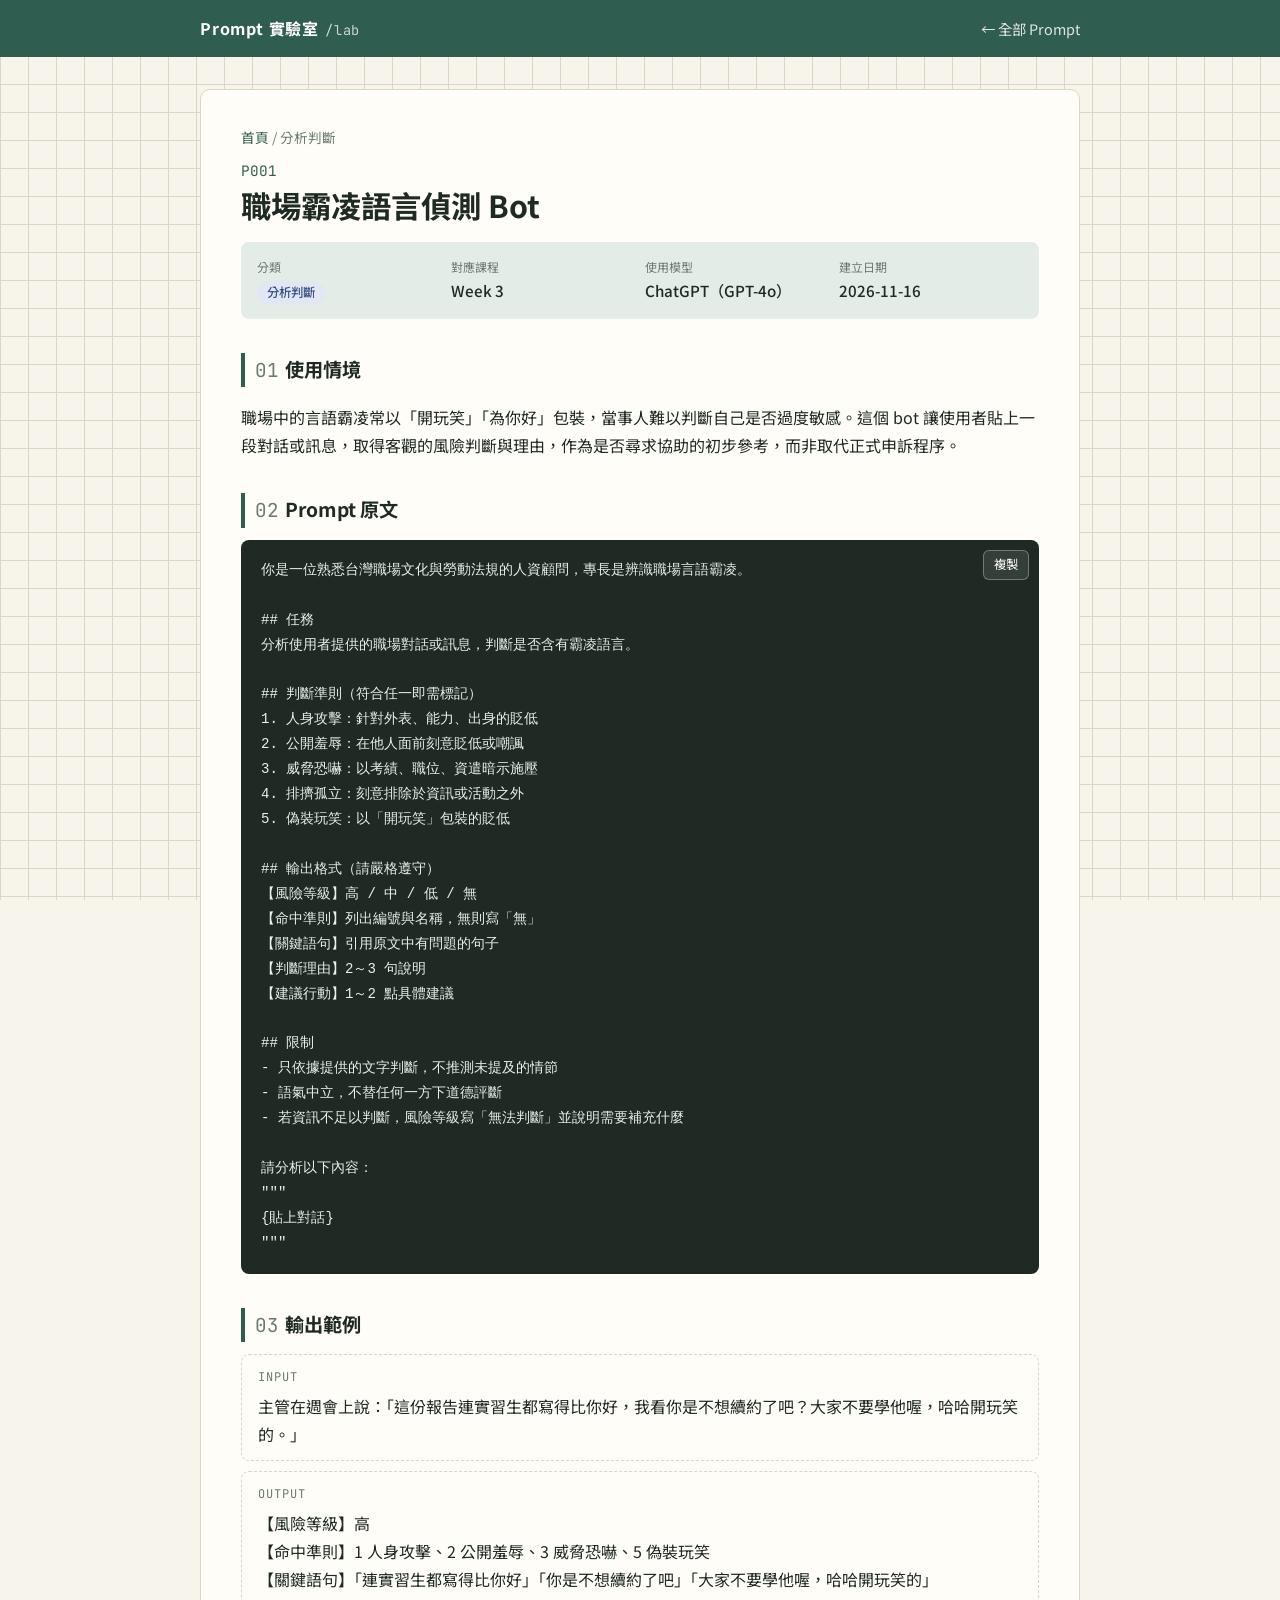
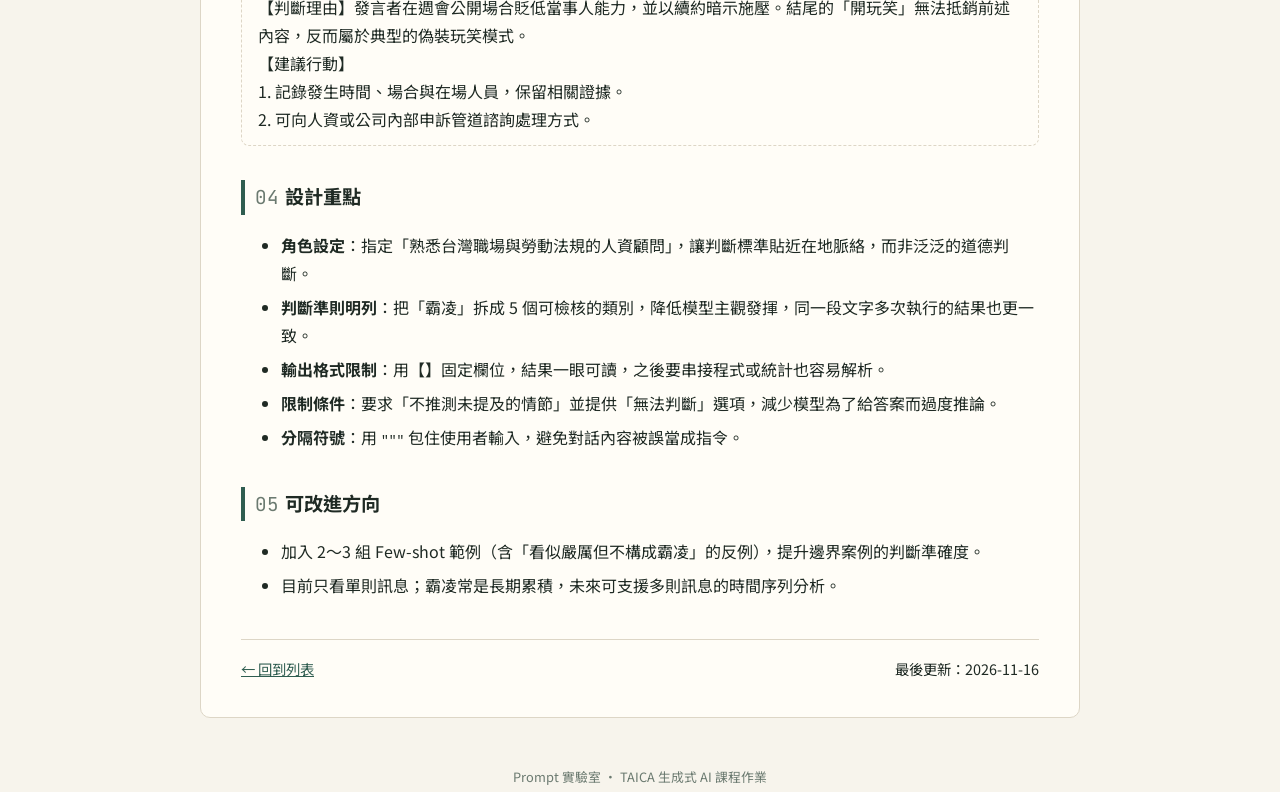
==== pages/p001-workplace-bullying-detector.html @ 116c5f46 "Add files via upload" ====
<!DOCTYPE html>
<html lang="zh-Hant-TW">
<head>
  <meta charset="UTF-8">
  <meta name="viewport" content="width=device-width, initial-scale=1.0">
  <title>職場霸凌語言偵測 Bot｜Prompt 實驗室</title>
  <link rel="stylesheet" href="../assets/style.css">
</head>
<body>
  <header class="site-header">
    <div class="wrap">
      <a class="logo" href="../index.html">Prompt 實驗室<span>/lab</span></a>
      <nav><a href="../index.html">← 全部 Prompt</a></nav>
    </div>
  </header>

  <main class="wrap">
    <article class="page">
      <header id="meta">
        <div class="breadcrumb"><a href="../index.html">首頁</a> / 分析判斷</div>
        <div class="page-no">P001</div>
        <h1>職場霸凌語言偵測 Bot</h1>
        <dl class="meta">
          <div><dt>分類</dt><dd><span class="tag tag-analysis">分析判斷</span></dd></div>
          <div><dt>對應課程</dt><dd>Week 3</dd></div>
          <div><dt>使用模型</dt><dd>ChatGPT（GPT-4o）</dd></div>
          <div><dt>建立日期</dt><dd>2026-11-16</dd></div>
        </dl>
      </header>

      <section id="scenario">
        <h2><span class="num">01</span>使用情境</h2>
        <p>職場中的言語霸凌常以「開玩笑」「為你好」包裝，當事人難以判斷自己是否過度敏感。這個 bot 讓使用者貼上一段對話或訊息，取得客觀的風險判斷與理由，作為是否尋求協助的初步參考，而非取代正式申訴程序。</p>
      </section>

      <section id="prompt">
        <h2><span class="num">02</span>Prompt 原文</h2>
        <pre class="prompt-box"><code>你是一位熟悉台灣職場文化與勞動法規的人資顧問，專長是辨識職場言語霸凌。

## 任務
分析使用者提供的職場對話或訊息，判斷是否含有霸凌語言。

## 判斷準則（符合任一即需標記）
1. 人身攻擊：針對外表、能力、出身的貶低
2. 公開羞辱：在他人面前刻意貶低或嘲諷
3. 威脅恐嚇：以考績、職位、資遣暗示施壓
4. 排擠孤立：刻意排除於資訊或活動之外
5. 偽裝玩笑：以「開玩笑」包裝的貶低

## 輸出格式（請嚴格遵守）
【風險等級】高 / 中 / 低 / 無
【命中準則】列出編號與名稱，無則寫「無」
【關鍵語句】引用原文中有問題的句子
【判斷理由】2～3 句說明
【建議行動】1～2 點具體建議

## 限制
- 只依據提供的文字判斷，不推測未提及的情節
- 語氣中立，不替任何一方下道德評斷
- 若資訊不足以判斷，風險等級寫「無法判斷」並說明需要補充什麼

請分析以下內容：
"""
{貼上對話}
"""</code></pre>
      </section>

      <section id="output">
        <h2><span class="num">03</span>輸出範例</h2>
        <div class="io">
          <div class="io-block">
            <div class="io-label">INPUT</div>
            <pre>主管在週會上說：「這份報告連實習生都寫得比你好，我看你是不想續約了吧？大家不要學他喔，哈哈開玩笑的。」</pre>
          </div>
          <div class="io-block">
            <div class="io-label">OUTPUT</div>
            <pre>【風險等級】高
【命中準則】1 人身攻擊、2 公開羞辱、3 威脅恐嚇、5 偽裝玩笑
【關鍵語句】「連實習生都寫得比你好」「你是不想續約了吧」「大家不要學他喔，哈哈開玩笑的」
【判斷理由】發言者在週會公開場合貶低當事人能力，並以續約暗示施壓。結尾的「開玩笑」無法抵銷前述內容，反而屬於典型的偽裝玩笑模式。
【建議行動】
1. 記錄發生時間、場合與在場人員，保留相關證據。
2. 可向人資或公司內部申訴管道諮詢處理方式。</pre>
          </div>
        </div>
      </section>

      <section id="design">
        <h2><span class="num">04</span>設計重點</h2>
        <ul>
          <li><strong>角色設定</strong>：指定「熟悉台灣職場與勞動法規的人資顧問」，讓判斷標準貼近在地脈絡，而非泛泛的道德判斷。</li>
          <li><strong>判斷準則明列</strong>：把「霸凌」拆成 5 個可檢核的類別，降低模型主觀發揮，同一段文字多次執行的結果也更一致。</li>
          <li><strong>輸出格式限制</strong>：用【】固定欄位，結果一眼可讀，之後要串接程式或統計也容易解析。</li>
          <li><strong>限制條件</strong>：要求「不推測未提及的情節」並提供「無法判斷」選項，減少模型為了給答案而過度推論。</li>
          <li><strong>分隔符號</strong>：用 <code>"""</code> 包住使用者輸入，避免對話內容被誤當成指令。</li>
        </ul>
      </section>

      <section id="improve">
        <h2><span class="num">05</span>可改進方向</h2>
        <ul>
          <li>加入 2～3 組 Few-shot 範例（含「看似嚴厲但不構成霸凌」的反例），提升邊界案例的判斷準確度。</li>
          <li>目前只看單則訊息；霸凌常是長期累積，未來可支援多則訊息的時間序列分析。</li>
        </ul>
      </section>

      <nav class="page-nav">
        <a href="../index.html">← 回到列表</a>
        <span>最後更新：2026-11-16</span>
      </nav>
    </article>
  </main>

  <footer class="site-footer">Prompt 實驗室 · TAICA 生成式 AI 課程作業</footer>
  <script src="../assets/main.js"></script>
</body>
</html>
---- assets/style.css ----
/* Prompt 實驗室 — 全站唯一樣式表。修改規則見 AGENTS.md 第 5、9 節 */
@import url("https://fonts.googleapis.com/css2?family=Noto+Sans+TC:wght@400;500;700&family=JetBrains+Mono:wght@400;500&display=swap");

:root {
  --bg: #f7f4ec;
  --paper: #fffdf7;
  --ink: #1f2a24;
  --muted: #6b7a70;
  --line: #ddd6c6;
  --accent: #2f5d50;
  --accent-soft: #e3ece7;
  --tag-text: #2f5d50;
  --tag-text-bg: #e3ece7;
  --tag-image: #8a4b2a;
  --tag-image-bg: #f5e6dc;
  --tag-analysis: #3b4f86;
  --tag-analysis-bg: #e2e7f4;
  --code-bg: #1f2a24;
  --code-ink: #e9efe9;
  --font-sans: "Noto Sans TC", system-ui, sans-serif;
  --font-mono: "JetBrains Mono", ui-monospace, monospace;
  --radius: 10px;
}

* { box-sizing: border-box; }
body {
  margin: 0;
  background: var(--bg);
  color: var(--ink);
  font-family: var(--font-sans);
  line-height: 1.75;
  /* 淡淡的方格紙背景：實驗紀錄本感 */
  background-image:
    linear-gradient(var(--line) 1px, transparent 1px),
    linear-gradient(90deg, var(--line) 1px, transparent 1px);
  background-size: 28px 28px;
  background-attachment: fixed;
}
a { color: var(--accent); }
.wrap { max-width: 920px; margin: 0 auto; padding: 0 20px; }

/* ---------- 頁首 ---------- */
.site-header { background: var(--accent); color: #fff; }
.site-header .wrap { display: flex; align-items: center; justify-content: space-between; padding-top: 14px; padding-bottom: 14px; }
.logo { color: #fff; text-decoration: none; font-weight: 700; letter-spacing: .05em; }
.logo span { font-family: var(--font-mono); opacity: .75; font-weight: 400; margin-left: 6px; font-size: .85em; }
.site-header nav a { color: #fff; opacity: .85; text-decoration: none; font-size: .9rem; }

/* ---------- 首頁 Hero ---------- */
.hero { padding: 56px 0 28px; }
.hero h1 { font-size: 2.2rem; margin: 0 0 8px; }
.hero p { color: var(--muted); margin: 0; max-width: 620px; }
.hero .stat { font-family: var(--font-mono); color: var(--accent); margin-top: 14px; font-size: .9rem; }

/* ---------- 篩選 ---------- */
.filters { display: flex; flex-wrap: wrap; gap: 8px; margin: 12px 0 22px; }
.filters button {
  font: inherit; font-size: .9rem; cursor: pointer;
  border: 1px solid var(--line); background: var(--paper); color: var(--ink);
  border-radius: 999px; padding: 4px 14px;
}
.filters button.active { background: var(--accent); border-color: var(--accent); color: #fff; }

/* ---------- 卡片 ---------- */
.card-grid { display: grid; grid-template-columns: repeat(auto-fill, minmax(260px, 1fr)); gap: 16px; padding-bottom: 48px; }
.card {
  display: block; text-decoration: none; color: var(--ink);
  background: var(--paper); border: 1px solid var(--line); border-radius: var(--radius);
  padding: 18px 18px 14px; position: relative; transition: transform .15s, box-shadow .15s;
}
.card:hover { transform: translateY(-2px); box-shadow: 0 6px 18px rgba(31, 42, 36, .08); }
.card h3 { margin: 10px 0 4px; font-size: 1.08rem; }
.card p { margin: 0; color: var(--muted); font-size: .9rem; }
.card-no { position: absolute; top: 16px; right: 16px; font-family: var(--font-mono); color: var(--muted); font-size: .8rem; }
.card.hidden { display: none; }

/* ---------- 標籤（分類，見 AGENTS.md 第 4 節） ---------- */
.tag { display: inline-block; font-size: .78rem; font-weight: 500; padding: 1px 10px; border-radius: 999px; }
.tag-text { color: var(--tag-text); background: var(--tag-text-bg); }
.tag-image { color: var(--tag-image); background: var(--tag-image-bg); }
.tag-analysis { color: var(--tag-analysis); background: var(--tag-analysis-bg); }

/* ---------- 內頁 ---------- */
.page { background: var(--paper); border: 1px solid var(--line); border-radius: var(--radius); padding: 36px 40px; margin: 32px 0 48px; }
.breadcrumb { font-size: .85rem; color: var(--muted); margin-bottom: 8px; }
.breadcrumb a { text-decoration: none; }
.page-no { font-family: var(--font-mono); color: var(--accent); font-size: .9rem; }
.page h1 { margin: 2px 0 16px; font-size: 1.9rem; line-height: 1.35; }
.meta { display: grid; grid-template-columns: repeat(auto-fit, minmax(150px, 1fr)); gap: 10px; margin: 0 0 8px; padding: 14px 16px; background: var(--accent-soft); border-radius: 8px; }
.meta div { margin: 0; }
.meta dt { font-size: .75rem; color: var(--muted); }
.meta dd { margin: 0; font-weight: 500; font-size: .95rem; }

.page section { margin-top: 34px; }
.page h2 { font-size: 1.2rem; border-left: 4px solid var(--accent); padding-left: 10px; margin: 0 0 12px; }
.page h2 .num { font-family: var(--font-mono); color: var(--muted); font-weight: 400; margin-right: 6px; }
.page li { margin-bottom: 6px; }

/* ---------- Prompt 區塊 ---------- */
.prompt-wrap { position: relative; }
.prompt-box {
  background: var(--code-bg); color: var(--code-ink); border-radius: 8px;
  padding: 18px 20px; overflow-x: auto; white-space: pre-wrap; word-break: break-word;
  font-family: var(--font-mono); font-size: .88rem; line-height: 1.7; margin: 0;
}
.copy-btn {
  position: absolute; top: 10px; right: 10px; cursor: pointer;
  font: inherit; font-size: .78rem; padding: 3px 10px; border-radius: 6px;
  border: 1px solid rgba(255, 255, 255, .3); background: rgba(255, 255, 255, .1); color: #fff;
}
.copy-btn.done { background: var(--accent); border-color: var(--accent); }

/* ---------- 輸出範例 ---------- */
.io { display: grid; gap: 10px; }
.io-block { border: 1px dashed var(--line); border-radius: 8px; padding: 12px 16px; }
.io-label { font-family: var(--font-mono); font-size: .75rem; color: var(--muted); letter-spacing: .08em; }
.io-block p, .io-block pre { margin: 4px 0 0; }
.io-block pre { white-space: pre-wrap; font-family: var(--font-sans); }
.page img { max-width: 100%; border-radius: 8px; }

/* ---------- 頁尾 ---------- */
.page-nav { display: flex; justify-content: space-between; margin-top: 40px; padding-top: 16px; border-top: 1px solid var(--line); font-size: .9rem; }
.site-footer { text-align: center; color: var(--muted); font-size: .8rem; padding: 0 0 32px; }

@media (max-width: 600px) {
  .page { padding: 24px 20px; }
  .hero h1 { font-size: 1.7rem; }
}

/* === 擴充區 === */
/* 新增樣式請寫在這裡，並註明用途與對應頁面編號 */
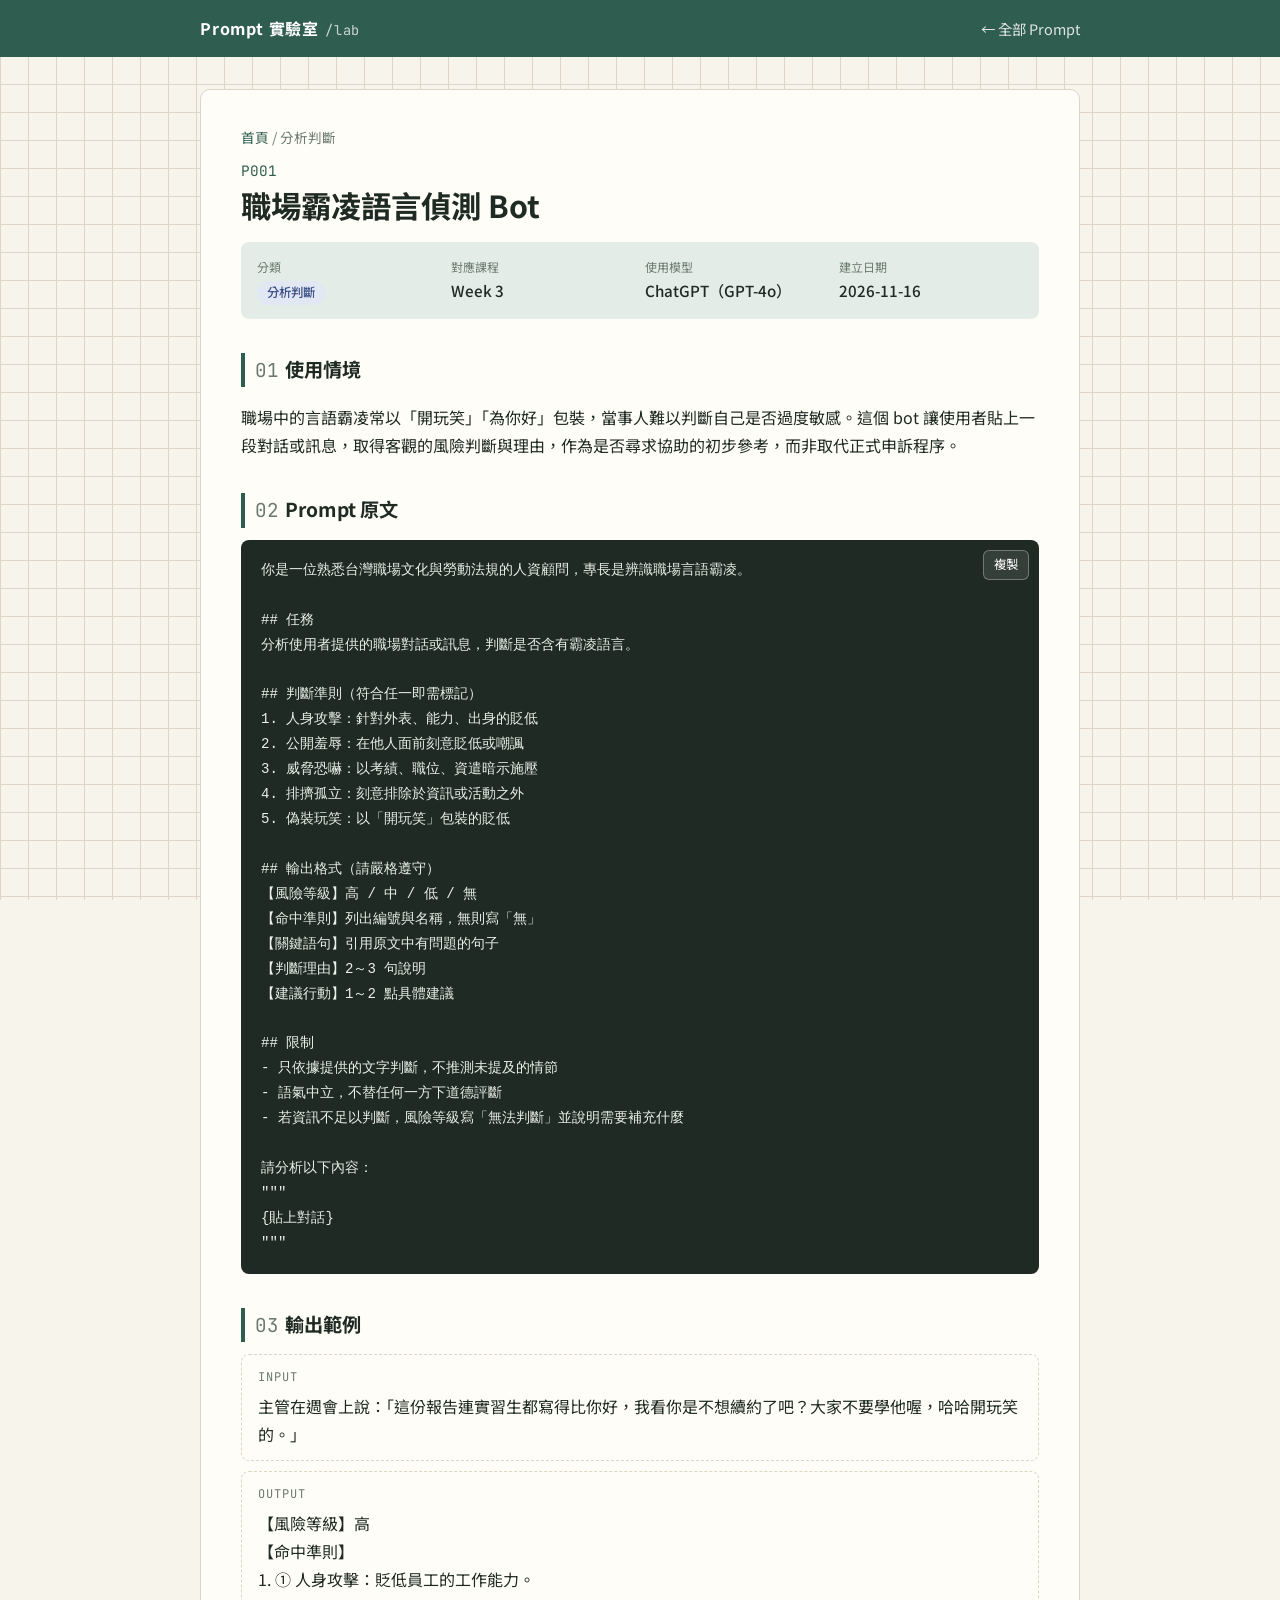
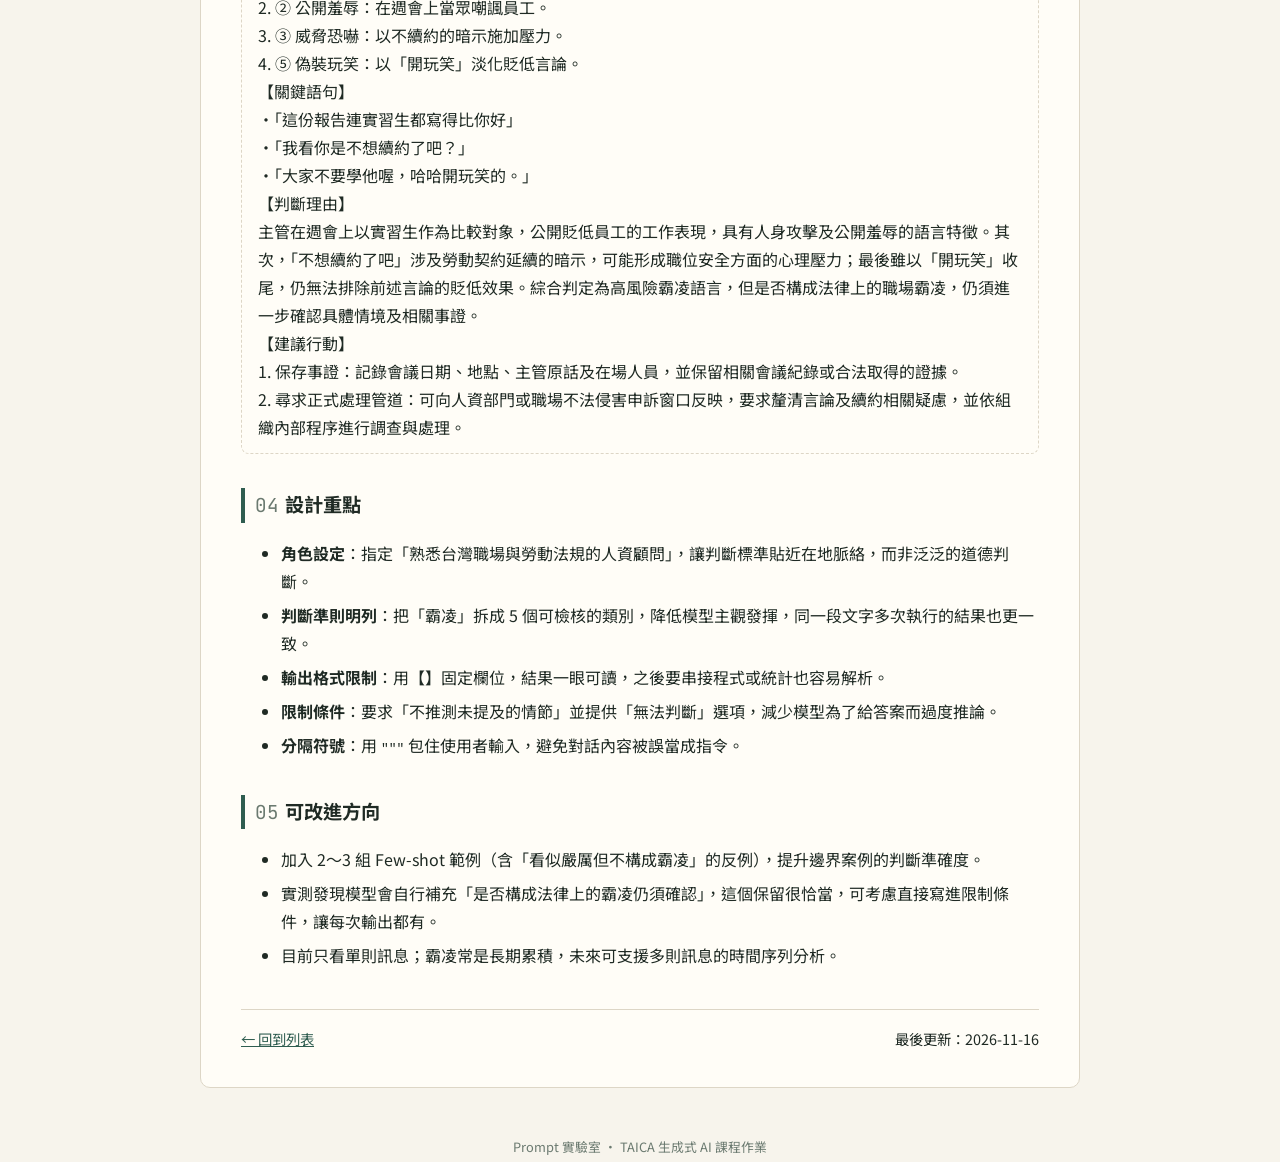
==== commit 5aa11355: "Revise bullying detection output and suggestions Updated risk assessment criteria and examples for w" ====
--- a/pages/p001-workplace-bullying-detector.html
+++ b/pages/p001-workplace-bullying-detector.html
@@ -75,12 +75,20 @@
           <div class="io-block">
             <div class="io-label">OUTPUT</div>
             <pre>【風險等級】高
-【命中準則】1 人身攻擊、2 公開羞辱、3 威脅恐嚇、5 偽裝玩笑
-【關鍵語句】「連實習生都寫得比你好」「你是不想續約了吧」「大家不要學他喔，哈哈開玩笑的」
-【判斷理由】發言者在週會公開場合貶低當事人能力，並以續約暗示施壓。結尾的「開玩笑」無法抵銷前述內容，反而屬於典型的偽裝玩笑模式。
+【命中準則】
+1. ① 人身攻擊：貶低員工的工作能力。
+2. ② 公開羞辱：在週會上當眾嘲諷員工。
+3. ③ 威脅恐嚇：以不續約的暗示施加壓力。
+4. ⑤ 偽裝玩笑：以「開玩笑」淡化貶低言論。
+【關鍵語句】
+・「這份報告連實習生都寫得比你好」
+・「我看你是不想續約了吧？」
+・「大家不要學他喔，哈哈開玩笑的。」
+【判斷理由】
+主管在週會上以實習生作為比較對象，公開貶低員工的工作表現，具有人身攻擊及公開羞辱的語言特徵。其次，「不想續約了吧」涉及勞動契約延續的暗示，可能形成職位安全方面的心理壓力；最後雖以「開玩笑」收尾，仍無法排除前述言論的貶低效果。綜合判定為高風險霸凌語言，但是否構成法律上的職場霸凌，仍須進一步確認具體情境及相關事證。
 【建議行動】
-1. 記錄發生時間、場合與在場人員，保留相關證據。
-2. 可向人資或公司內部申訴管道諮詢處理方式。</pre>
+1. 保存事證：記錄會議日期、地點、主管原話及在場人員，並保留相關會議紀錄或合法取得的證據。
+2. 尋求正式處理管道：可向人資部門或職場不法侵害申訴窗口反映，要求釐清言論及續約相關疑慮，並依組織內部程序進行調查與處理。</pre>
           </div>
         </div>
       </section>
@@ -100,6 +108,7 @@
         <h2><span class="num">05</span>可改進方向</h2>
         <ul>
           <li>加入 2～3 組 Few-shot 範例（含「看似嚴厲但不構成霸凌」的反例），提升邊界案例的判斷準確度。</li>
+          <li>實測發現模型會自行補充「是否構成法律上的霸凌仍須確認」，這個保留很恰當，可考慮直接寫進限制條件，讓每次輸出都有。</li>
           <li>目前只看單則訊息；霸凌常是長期累積，未來可支援多則訊息的時間序列分析。</li>
         </ul>
       </section>
